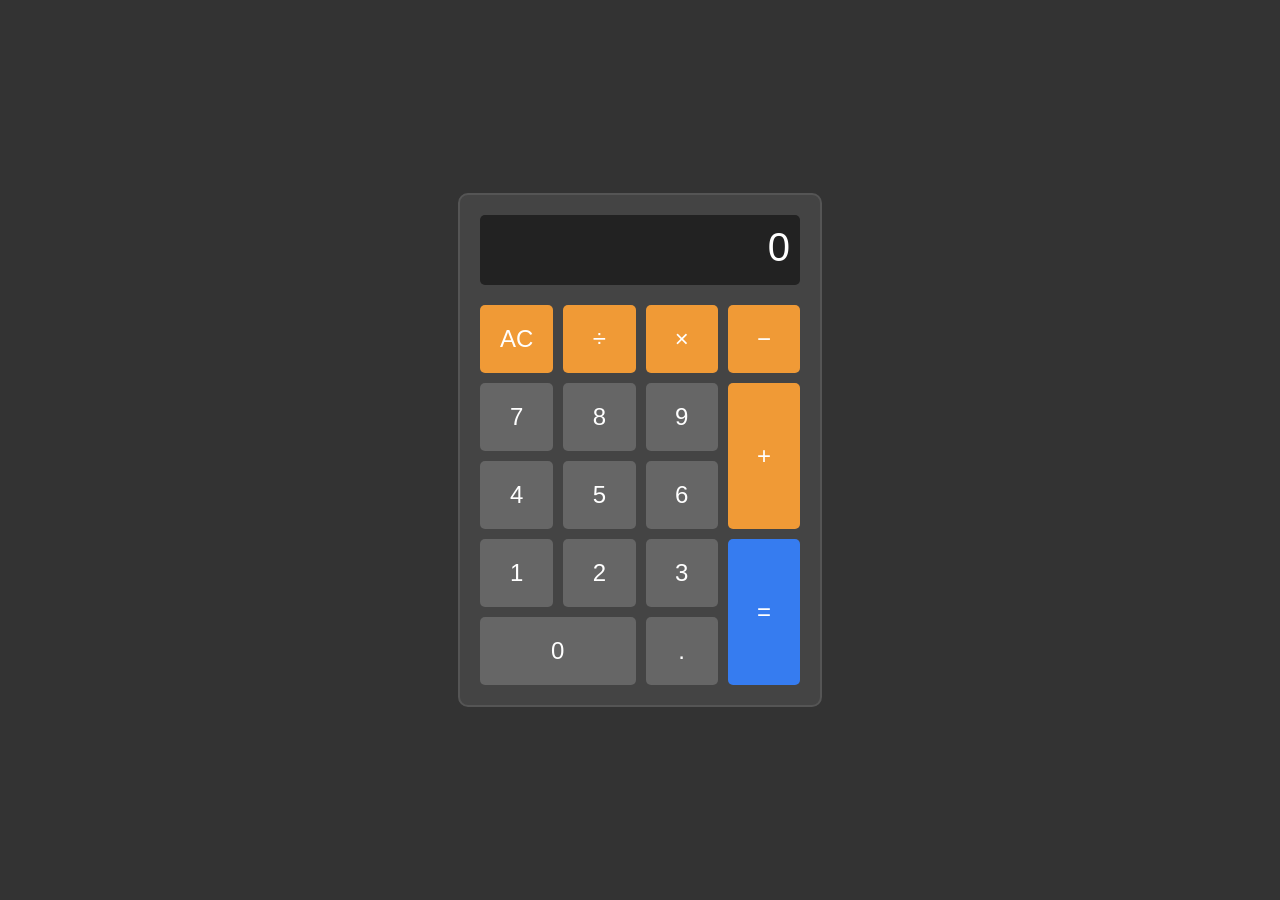
==== index.html @ a34a7edb "Initial commit" ====
<!DOCTYPE html>
<html lang="hu">
<head>
    <meta charset="UTF-8">
    <title>Számológép</title>
    <link rel="stylesheet" href="style.css">
</head>
<body>
<div class="calculator">
    <div class="display">0</div>
    <div class="buttons">
        <button class="btn operator" id="clear" data-type="clear" value="AC">AC</button>
        <button class="btn operator" data-type="operator" value="/">÷</button>
        <button class="btn operator" data-type="operator" value="*">×</button>
        <button class="btn operator" data-type="operator" value="-">−</button>
        <button class="btn" data-type="number" value="7">7</button>
        <button class="btn" data-type="number" value="8">8</button>
        <button class="btn" data-type="number" value="9">9</button>
        <button class="btn operator add" data-type="operator" value="+">+</button>
        <button class="btn" data-type="number" value="4">4</button>
        <button class="btn" data-type="number" value="5">5</button>
        <button class="btn" data-type="number" value="6">6</button>
        <button class="btn" data-type="number" value="1">1</button>
        <button class="btn" data-type="number" value="2">2</button>
        <button class="btn" data-type="number" value="3">3</button>
        <button class="btn equals" data-type="equals" value="=">=</button>
        <button class="btn zero" data-type="number" value="0">0</button>
        <button class="btn" data-type="number" value=".">.</button>
<!--        <button class="btn" data-type="AI" value="">AI</button>-->
    </div>
</div>
<script src="calculator.js"></script>
</body>
</html>
---- style.css ----
body {
    display: flex;
    justify-content: center;
    align-items: center;
    min-height: 100vh;
    background: #333;
    font-family: sans-serif;
    margin: 0;
}

.calculator-container {
    display: flex;
    flex-direction: column;
    gap: 20px;
    align-items: center;
}

.calculator {
    width: 320px;
    background: #444;
    padding: 20px;
    border-radius: 10px;
    border: 2px solid #555;
}

.display {
    width: 100%;
    height: 70px;
    background: #222;
    color: #fff;
    font-size: 2.5rem;
    text-align: right;
    padding: 10px;
    box-sizing: border-box;
    border-radius: 5px;
    margin-bottom: 20px;
}

.buttons {
    display: grid;
    grid-template-columns: repeat(4, 1fr);
    gap: 10px;
    grid-template-areas: "clear div mul sub" "n7 n8 n9 add" "n4 n5 n6 add" "n1 n2 n3 eq" "n0 n0 dot eq";
}

.btn {
    padding: 20px;
    font-size: 1.5rem;
    border: none;
    border-radius: 5px;
    cursor: pointer;
    background: #666;
    color: #fff;
}

.operator {
    background: #f09a36;
}

.add {
    grid-area: add;
}

.equals {
    grid-area: eq;
    background: #367cf0;
}

.zero {
    grid-area: n0;
}

#clear {
    grid-area: clear;
}

.controls {
    color: #fff;
    text-align: center;
    background: #444;
    padding: 10px;
    border-radius: 10px;
    width: 100%;
}
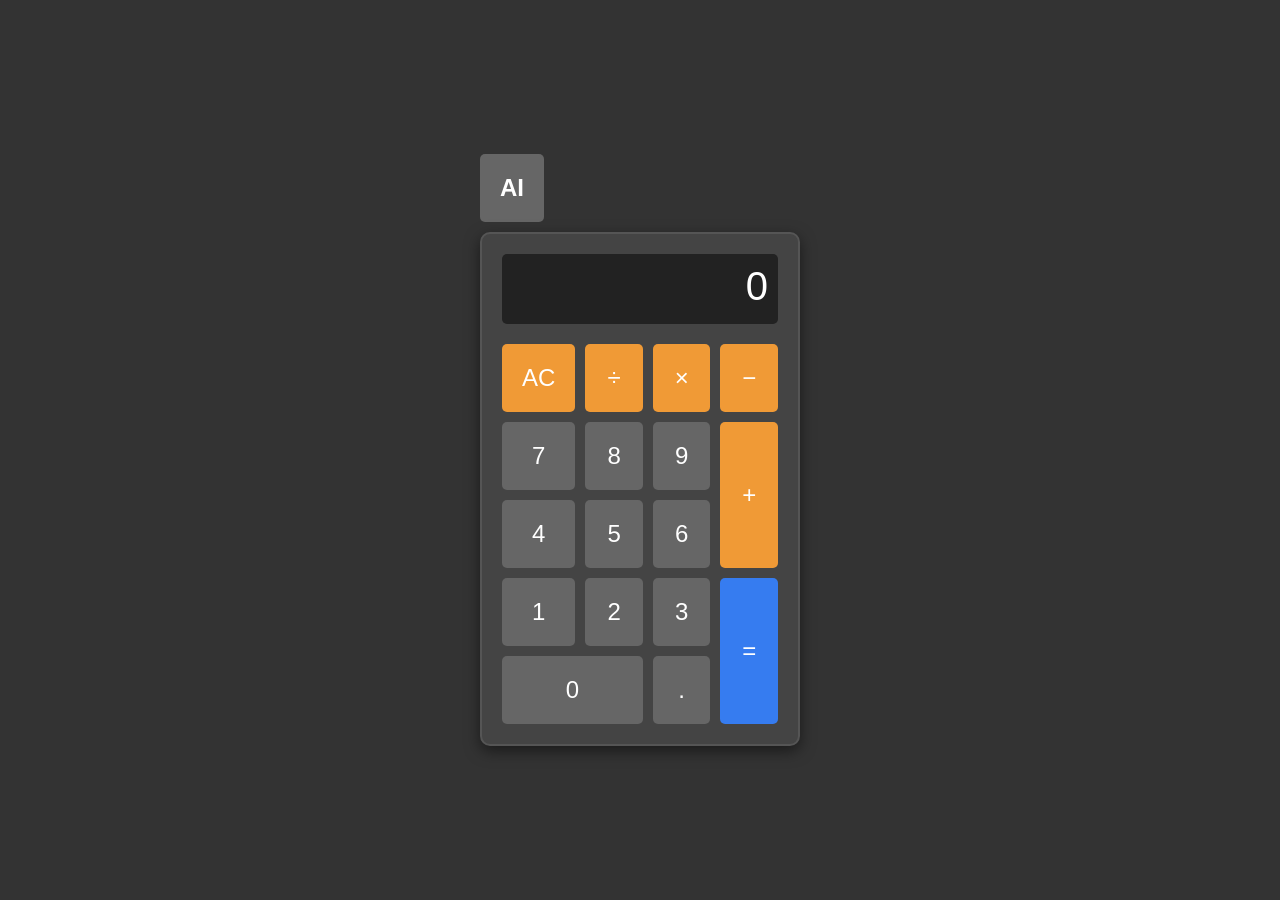
==== commit b1854c49: "fix calculator + ai" ====
--- a/index.html
+++ b/index.html
@@ -2,31 +2,37 @@
 <html lang="hu">
 <head>
     <meta charset="UTF-8">
-    <title>Számológép</title>
+    <title>AI Számológép</title>
     <link rel="stylesheet" href="style.css">
 </head>
 <body>
-<div class="calculator">
-    <div class="display">0</div>
-    <div class="buttons">
-        <button class="btn operator" id="clear" data-type="clear" value="AC">AC</button>
-        <button class="btn operator" data-type="operator" value="/">÷</button>
-        <button class="btn operator" data-type="operator" value="*">×</button>
-        <button class="btn operator" data-type="operator" value="-">−</button>
-        <button class="btn" data-type="number" value="7">7</button>
-        <button class="btn" data-type="number" value="8">8</button>
-        <button class="btn" data-type="number" value="9">9</button>
-        <button class="btn operator add" data-type="operator" value="+">+</button>
-        <button class="btn" data-type="number" value="4">4</button>
-        <button class="btn" data-type="number" value="5">5</button>
-        <button class="btn" data-type="number" value="6">6</button>
-        <button class="btn" data-type="number" value="1">1</button>
-        <button class="btn" data-type="number" value="2">2</button>
-        <button class="btn" data-type="number" value="3">3</button>
-        <button class="btn equals" data-type="equals" value="=">=</button>
-        <button class="btn zero" data-type="number" value="0">0</button>
-        <button class="btn" data-type="number" value=".">.</button>
-<!--        <button class="btn" data-type="AI" value="">AI</button>-->
+<div class="calculator-container">
+    <button class="btn ai-btn" data-type="ai" value="AI">AI</button>
+    <div class="calculator">
+        <div class="display">0</div>
+        <div class="buttons">
+            <button class="btn operator" id="clear" data-type="clear" value="AC">AC</button>
+            <button class="btn operator" data-type="operator" value="/">÷</button>
+            <button class="btn operator" data-type="operator" value="*">×</button>
+            <button class="btn operator" data-type="operator" value="-">−</button>
+
+            <button class="btn" data-type="number" value="7">7</button>
+            <button class="btn" data-type="number" value="8">8</button>
+            <button class="btn" data-type="number" value="9">9</button>
+            <button class="btn operator add" data-type="operator" value="+">+</button>
+
+            <button class="btn" data-type="number" value="4">4</button>
+            <button class="btn" data-type="number" value="5">5</button>
+            <button class="btn" data-type="number" value="6">6</button>
+
+            <button class="btn" data-type="number" value="1">1</button>
+            <button class="btn" data-type="number" value="2">2</button>
+            <button class="btn" data-type="number" value="3">3</button>
+
+            <button class="btn equals" data-type="equals" value="=">=</button>
+            <button class="btn zero" data-type="number" value="0">0</button>
+            <button class="btn" data-type="number" value=".">.</button>
+        </div>
     </div>
 </div>
 <script src="calculator.js"></script>
--- a/style.css
+++ b/style.css
@@ -4,23 +4,39 @@
     align-items: center;
     min-height: 100vh;
     background: #333;
+    margin: 0;
     font-family: sans-serif;
-    margin: 0;
 }
 
 .calculator-container {
     display: flex;
     flex-direction: column;
-    gap: 20px;
-    align-items: center;
+    gap: 10px;
+    width: 320px;
+}
+
+.ai-btn {
+    align-self: flex-start;
+    background: #6a5acd;
+    padding: 10px 20px;
+    font-size: 1rem;
+    border: none;
+    border-radius: 5px;
+    color: #fff;
+    cursor: pointer;
+    font-weight: bold;
+}
+
+.ai-btn:hover {
+    background: #836fff;
 }
 
 .calculator {
-    width: 320px;
     background: #444;
     padding: 20px;
     border-radius: 10px;
     border: 2px solid #555;
+    box-shadow: 0 5px 15px rgba(0, 0, 0, 0.5);
 }
 
 .display {
@@ -34,6 +50,7 @@
     box-sizing: border-box;
     border-radius: 5px;
     margin-bottom: 20px;
+    overflow: hidden;
 }
 
 .buttons {
@@ -72,13 +89,4 @@
 
 #clear {
     grid-area: clear;
-}
-
-.controls {
-    color: #fff;
-    text-align: center;
-    background: #444;
-    padding: 10px;
-    border-radius: 10px;
-    width: 100%;
 }
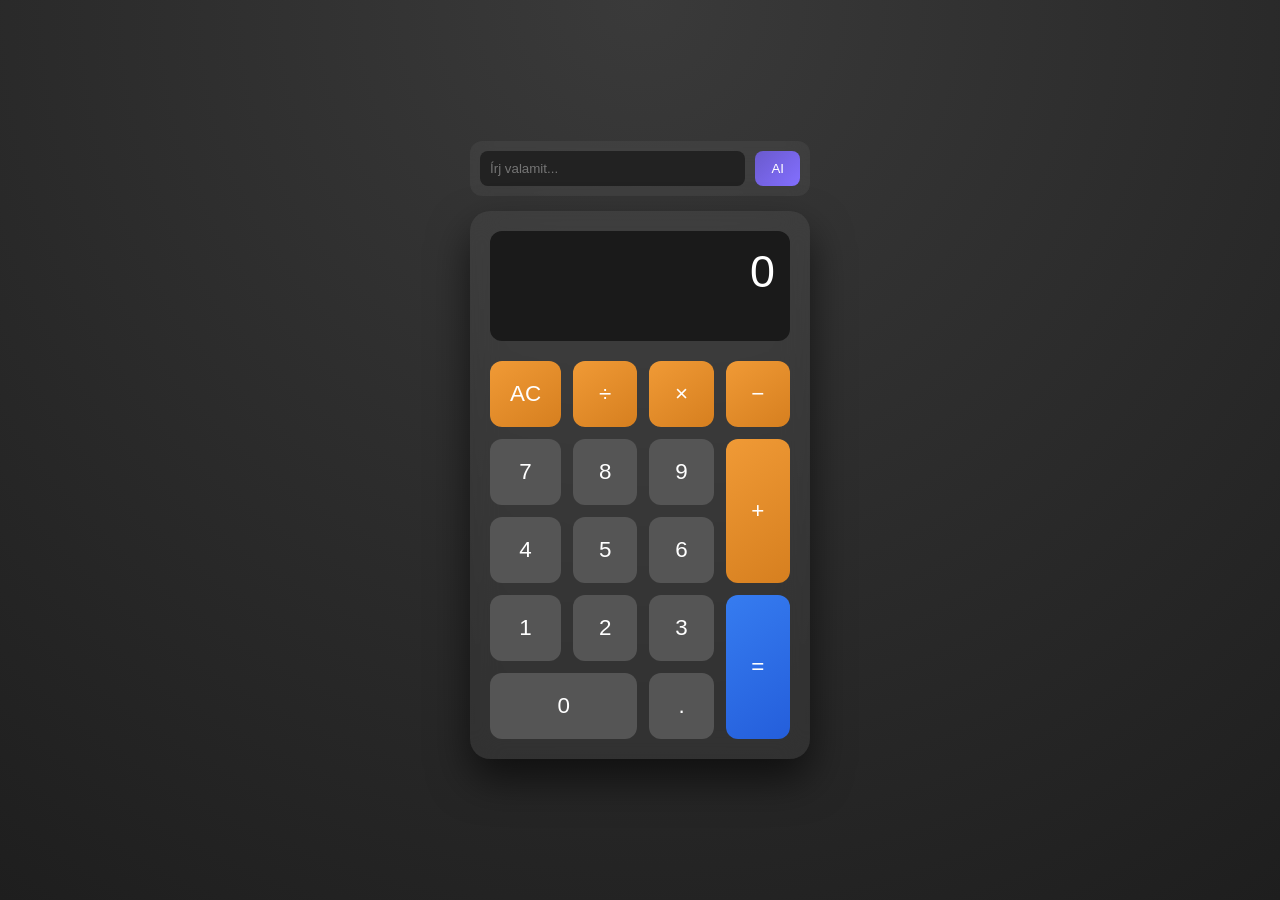
==== commit 8d85f40c: "fix ai prompt" ====
--- a/index.html
+++ b/index.html
@@ -2,39 +2,48 @@
 <html lang="hu">
 <head>
     <meta charset="UTF-8">
-    <title>AI Számológép</title>
+    <title>AI Kalkulátor</title>
     <link rel="stylesheet" href="style.css">
 </head>
 <body>
+
 <div class="calculator-container">
-    <button class="btn ai-btn" data-type="ai" value="AI">AI</button>
+
+    <div id="ai-container">
+        <input id="ai-input" placeholder="Írj valamit...">
+        <button id="ai-send">AI</button>
+    </div>
+
     <div class="calculator">
         <div class="display">0</div>
+
         <div class="buttons">
-            <button class="btn operator" id="clear" data-type="clear" value="AC">AC</button>
-            <button class="btn operator" data-type="operator" value="/">÷</button>
-            <button class="btn operator" data-type="operator" value="*">×</button>
-            <button class="btn operator" data-type="operator" value="-">−</button>
+            <button class="btn operator" id="clear" data-type="clear">AC</button>
+            <button class="btn operator" data-type="operator" data-value="/">÷</button>
+            <button class="btn operator" data-type="operator" data-value="*">×</button>
+            <button class="btn operator" data-type="operator" data-value="-">−</button>
 
-            <button class="btn" data-type="number" value="7">7</button>
-            <button class="btn" data-type="number" value="8">8</button>
-            <button class="btn" data-type="number" value="9">9</button>
-            <button class="btn operator add" data-type="operator" value="+">+</button>
+            <button class="btn" data-type="number" data-value="7">7</button>
+            <button class="btn" data-type="number" data-value="8">8</button>
+            <button class="btn" data-type="number" data-value="9">9</button>
+            <button class="btn operator" data-type="operator" data-value="+">+</button>
 
-            <button class="btn" data-type="number" value="4">4</button>
-            <button class="btn" data-type="number" value="5">5</button>
-            <button class="btn" data-type="number" value="6">6</button>
+            <button class="btn" data-type="number" data-value="4">4</button>
+            <button class="btn" data-type="number" data-value="5">5</button>
+            <button class="btn" data-type="number" data-value="6">6</button>
 
-            <button class="btn" data-type="number" value="1">1</button>
-            <button class="btn" data-type="number" value="2">2</button>
-            <button class="btn" data-type="number" value="3">3</button>
+            <button class="btn" data-type="number" data-value="1">1</button>
+            <button class="btn" data-type="number" data-value="2">2</button>
+            <button class="btn" data-type="number" data-value="3">3</button>
 
-            <button class="btn equals" data-type="equals" value="=">=</button>
-            <button class="btn zero" data-type="number" value="0">0</button>
-            <button class="btn" data-type="number" value=".">.</button>
+            <button class="btn equals" data-type="equals">=</button>
+            <button class="btn" data-type="number" data-value="0">0</button>
+            <button class="btn" data-type="decimal">.</button>
         </div>
     </div>
+
 </div>
-<script src="calculator.js"></script>
+
+<script src="script.js"></script>
 </body>
 </html>
--- a/style.css
+++ b/style.css
@@ -3,90 +3,124 @@
     justify-content: center;
     align-items: center;
     min-height: 100vh;
-    background: #333;
+    background: radial-gradient(circle at top, #3a3a3a, #1e1e1e);
     margin: 0;
-    font-family: sans-serif;
+    font-family: 'Segoe UI', sans-serif;
 }
 
 .calculator-container {
+    width: 340px;
     display: flex;
     flex-direction: column;
-    gap: 10px;
-    width: 320px;
+    gap: 15px;
 }
 
-.ai-btn {
-    align-self: flex-start;
-    background: #6a5acd;
-    padding: 10px 20px;
-    font-size: 1rem;
-    border: none;
-    border-radius: 5px;
-    color: #fff;
-    cursor: pointer;
-    font-weight: bold;
+/* ---- AI ---- */
+#ai-container {
+    display: flex;
+    gap: 10px;
+    background: rgba(255,255,255,0.05);
+    backdrop-filter: blur(10px);
+    padding: 10px;
+    border-radius: 12px;
 }
 
-.ai-btn:hover {
-    background: #836fff;
+#ai-input {
+    flex: 1;
+    padding: 10px;
+    border-radius: 8px;
+    border: none;
+    background: #222;
+    color: white;
 }
 
+#ai-send {
+    background: linear-gradient(135deg, #6a5acd, #836fff);
+    border: none;
+    padding: 10px 16px;
+    border-radius: 8px;
+    color: white;
+    cursor: pointer;
+}
+
+/* ---- CALC ---- */
 .calculator {
-    background: #444;
+    background: rgba(255,255,255,0.05);
+    backdrop-filter: blur(15px);
     padding: 20px;
-    border-radius: 10px;
-    border: 2px solid #555;
-    box-shadow: 0 5px 15px rgba(0, 0, 0, 0.5);
+    border-radius: 20px;
+    box-shadow: 0 20px 40px rgba(0,0,0,0.6);
 }
 
 .display {
-    width: 100%;
-    height: 70px;
-    background: #222;
-    color: #fff;
-    font-size: 2.5rem;
+    height: 80px;
+    background: #1a1a1a;
+    color: white;
+    font-size: 2.8rem;
     text-align: right;
-    padding: 10px;
-    box-sizing: border-box;
-    border-radius: 5px;
+    padding: 15px;
+    border-radius: 12px;
     margin-bottom: 20px;
-    overflow: hidden;
 }
 
+/* ---- GRID ---- */
 .buttons {
     display: grid;
     grid-template-columns: repeat(4, 1fr);
-    gap: 10px;
-    grid-template-areas: "clear div mul sub" "n7 n8 n9 add" "n4 n5 n6 add" "n1 n2 n3 eq" "n0 n0 dot eq";
+    grid-template-areas:
+        "clear div mul sub"
+        "n7    n8  n9  add"
+        "n4    n5  n6  add"
+        "n1    n2  n3  eq"
+        "n0    n0  dot eq";
+    gap: 12px;
 }
 
+/* ---- BUTTON ---- */
 .btn {
     padding: 20px;
-    font-size: 1.5rem;
+    font-size: 1.4rem;
     border: none;
-    border-radius: 5px;
+    border-radius: 12px;
     cursor: pointer;
-    background: #666;
-    color: #fff;
+    background: #555;
+    color: white;
+    transition: 0.15s;
+}
+
+.btn:hover {
+    transform: translateY(-2px);
+}
+
+/* ---- AREAS ---- */
+#clear { grid-area: clear; }
+
+.btn[data-value="/"] { grid-area: div; }
+.btn[data-value="*"] { grid-area: mul; }
+.btn[data-value="-"] { grid-area: sub; }
+.btn[data-value="+"] { grid-area: add; }
+
+.btn[data-value="7"] { grid-area: n7; }
+.btn[data-value="8"] { grid-area: n8; }
+.btn[data-value="9"] { grid-area: n9; }
+
+.btn[data-value="4"] { grid-area: n4; }
+.btn[data-value="5"] { grid-area: n5; }
+.btn[data-value="6"] { grid-area: n6; }
+
+.btn[data-value="1"] { grid-area: n1; }
+.btn[data-value="2"] { grid-area: n2; }
+.btn[data-value="3"] { grid-area: n3; }
+
+.btn[data-value="0"] { grid-area: n0; }
+
+.btn[data-type="decimal"] { grid-area: dot; }
+
+.equals {
+    grid-area: eq;
+    background: linear-gradient(145deg, #367cf0, #245edb);
 }
 
 .operator {
-    background: #f09a36;
-}
-
-.add {
-    grid-area: add;
-}
-
-.equals {
-    grid-area: eq;
-    background: #367cf0;
-}
-
-.zero {
-    grid-area: n0;
-}
-
-#clear {
-    grid-area: clear;
+    background: linear-gradient(145deg, #f09a36, #d67f1f);
 }
